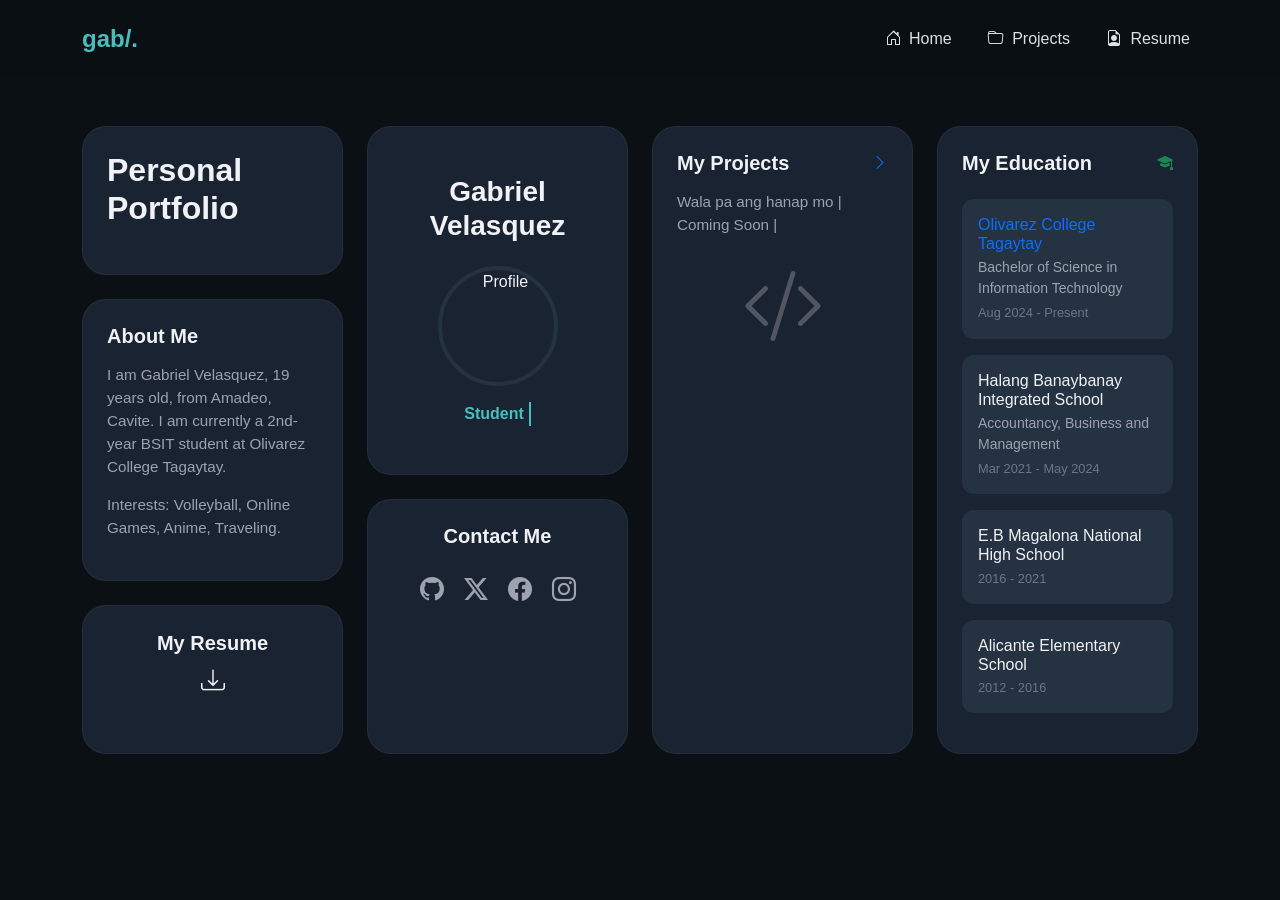
==== index.html @ 796b0b41 "body" ====
<!DOCTYPE html>
<html lang="en">
<head>
    <meta charset="UTF-8">
    <meta name="viewport" content="width=device-width, initial-scale=1.0">
    <title>Gabriel | Portfolio</title>
    <!-- Bootstrap 5 CSS -->
    <link href="https://cdn.jsdelivr.net/npm/bootstrap@5.3.0/dist/css/bootstrap.min.css" rel="stylesheet">
    <!-- Bootstrap Icons -->
    <link rel="stylesheet" href="https://cdn.jsdelivr.net/npm/bootstrap-icons@1.11.1/font/bootstrap-icons.css">
    
    <style>
        :root {
            --bg-primary: #0B1015;           
            --bg-gradient-start: #0B1015;    
            --bg-gradient-end: #050A0E;      
            --card-bg: #1A2332;              
            --card-bg-hover: #243242;        
            --card-bg-col2: #1F2A37;         
            --card-item-bg: #243242;         
            --text-primary: #F0F2F5;         
            --text-secondary: #DDE1E6;       
            --text-muted: #9CA3AF;           
            --text-darker-muted: #6B7789;    
            --accent-primary: #47BFBD;       
            --accent-secondary: #3ACCA4;     
            --accent-blue: #5096CF;          
            --navbar-bg: transparent;
            --navbar-sticky-bg: rgba(11, 16, 21, 0.95); 
            --imp-text-color: var(--accent-primary);
        }

        body {
            background-color: var(--bg-primary);
            color: var(--text-primary);
            font-family: 'Segoe UI', Tahoma, Geneva, Verdana, sans-serif;
            min-height: 100vh;
        }

        /* Navbar Styling */
        .navbar {
            background-color: var(--navbar-sticky-bg);
            backdrop-filter: blur(10px);
        }
        .navbar-brand {
            font-weight: 800;
            color: var(--accent-primary) !important;
            font-size: 1.5rem;
        }
        .nav-link {
            color: var(--text-secondary) !important;
            font-weight: 500;
            margin-left: 20px;
            transition: 0.3s;
        }
        .nav-link:hover {
            color: var(--accent-primary) !important;
        }

        /* Bento Grid Styling */
        .bento-card {
            background-color: var(--card-bg);
            border-radius: 24px;
            padding: 1.5rem;
            height: 100%;
            transition: transform 0.3s ease, background-color 0.3s ease;
            border: 1px solid rgba(255, 255, 255, 0.05);
        }
        .bento-card:hover {
            background-color: var(--card-bg-hover);
        }

        h2, h3, h5 { color: var(--text-primary); font-weight: 700; }
        p { color: var(--text-muted); font-size: 0.95rem; }

        /* Profile Image */
        .profile-img {
            width: 120px;
            height: 120px;
            border-radius: 50%;
            object-fit: cover;
            border: 4px solid var(--card-item-bg);
            margin-bottom: 1rem;
        }

        .student-tag {
            color: var(--accent-primary);
            font-weight: 600;
            border-right: 2px solid var(--accent-primary);
            padding-right: 5px;
        }

        /* Education Items */
        .edu-item {
            background-color: var(--card-item-bg);
            border-radius: 12px;
            padding: 1rem;
            margin-bottom: 1rem;
        }
        .edu-date {
            font-size: 0.8rem;
            color: var(--text-darker-muted);
        }

        /* Icons */
        .social-icon {
            font-size: 1.5rem;
            color: var(--text-muted);
            margin: 0 10px;
            transition: 0.3s;
        }
        .social-icon:hover {
            color: var(--accent-primary);
        }

        .resume-btn {
            background: none;
            border: none;
            color: var(--text-primary);
            cursor: pointer;
        }
    </style>
</head>
<body>

    <!-- Navbar -->
    <nav class="navbar navbar-expand-lg sticky-top navbar-dark py-3">
        <div class="container">
            <a class="navbar-brand" href="#">gab/.</a>
            <button class="navbar-toggler" type="button" data-bs-toggle="collapse" data-bs-target="#navbarNav">
                <span class="navbar-toggler-icon"></span>
            </button>
            <div class="collapse navbar-collapse justify-content-end" id="navbarNav">
                <ul class="navbar-nav">
                    <li class="nav-item"><a class="nav-link" href="#"><i class="bi bi-house-door me-1"></i> Home</a></li>
                    <li class="nav-item"><a class="nav-link" href="#"><i class="bi bi-folder me-1"></i> Projects</a></li>
                    <li class="nav-item"><a class="nav-link" href="#"><i class="bi bi-file-earmark-person me-1"></i> Resume</a></li>
                </ul>
            </div>
        </div>
    </nav>

    <!-- Main Content Grid -->
    <div class="container my-5">
        <div class="row g-4">
            
            <!-- Left Column -->
            <div class="col-lg-3 d-flex flex-column gap-4">
                <!-- Personal Portfolio Title -->
                <div class="bento-card">
                    <h2 class="mb-0">Personal Portfolio</h2>
                </div>
                <!-- About Me -->
                <div class="bento-card flex-grow-1">
                    <h5 class="mb-3">About Me</h5>
                    <p>I am Gabriel Velasquez, 19 years old, from Amadeo, Cavite. I am currently a 2nd-year BSIT student at Olivarez College Tagaytay.</p>
                    <p>Interests: Volleyball, Online Games, Anime, Traveling.</p>
                </div>
                <!-- Resume Card -->
                <div class="bento-card text-center py-4">
                    <button class="resume-btn">
                        <h5 class="mb-2">My Resume</h5>
                        <i class="bi bi-download fs-4"></i>
                    </button>
                </div>
            </div>

            <!-- Middle Column -->
            <div class="col-lg-3 d-flex flex-column gap-4">
                <!-- Profile Section -->
                <div class="bento-card text-center d-flex flex-column align-items-center justify-content-center py-5">
                    <h3>Gabriel Velasquez</h3>
                    <img src="https://via.placeholder.com/150" alt="Profile" class="profile-img my-3">
                    <div class="student-tag">Student</div>
                </div>
                <!-- Contact Me -->
                <div class="bento-card">
                    <h5 class="mb-4 text-center">Contact Me</h5>
                    <div class="d-flex justify-content-center">
                        <a href="#" class="social-icon"><i class="bi bi-github"></i></a>
                        <a href="#" class="social-icon"><i class="bi bi-twitter-x"></i></a>
                        <a href="#" class="social-icon"><i class="bi bi-facebook"></i></a>
                        <a href="#" class="social-icon"><i class="bi bi-instagram"></i></a>
                    </div>
                </div>
            </div>

            <!-- Project Column -->
            <div class="col-lg-3">
                <div class="bento-card">
                    <div class="d-flex justify-content-between align-items-center mb-3">
                        <h5 class="mb-0">My Projects</h5>
                        <i class="bi bi-chevron-right text-primary"></i>
                    </div>
                    <p>Wala pa ang hanap mo | Coming Soon |</p>
                    <!-- Placeholder for project list -->
                    <div class="mt-4 text-center opacity-25">
                        <i class="bi bi-code-slash display-1"></i>
                    </div>
                </div>
            </div>

            <!-- Right Column: Education -->
            <div class="col-lg-3">
                <div class="bento-card h-100">
                    <div class="d-flex justify-content-between align-items-center mb-4">
                        <h5 class="mb-0">My Education</h5>
                        <i class="bi bi-mortarboard-fill text-success"></i>
                    </div>

                    <div class="edu-item">
                        <h6 class="mb-1 text-primary">Olivarez College Tagaytay</h6>
                        <p class="mb-1 small">Bachelor of Science in Information Technology</p>
                        <div class="edu-date">Aug 2024 - Present</div>
                    </div>

                    <div class="edu-item">
                        <h6 class="mb-1">Halang Banaybanay Integrated School</h6>
                        <p class="mb-1 small">Accountancy, Business and Management</p>
                        <div class="edu-date">Mar 2021 - May 2024</div>
                    </div>

                    <div class="edu-item">
                        <h6 class="mb-1">E.B Magalona National High School</h6>
                        <div class="edu-date">2016 - 2021</div>
                    </div>

                    <div class="edu-item">
                        <h6 class="mb-1">Alicante Elementary School</h6>
                        <div class="edu-date">2012 - 2016</div>
                    </div>
                </div>
            </div>

        </div>
    </div>

    <!-- Bootstrap JS -->
    <script src="https://cdn.jsdelivr.net/npm/bootstrap@5.3.0/dist/js/bootstrap.bundle.min.js"></script>
</body>
</html>
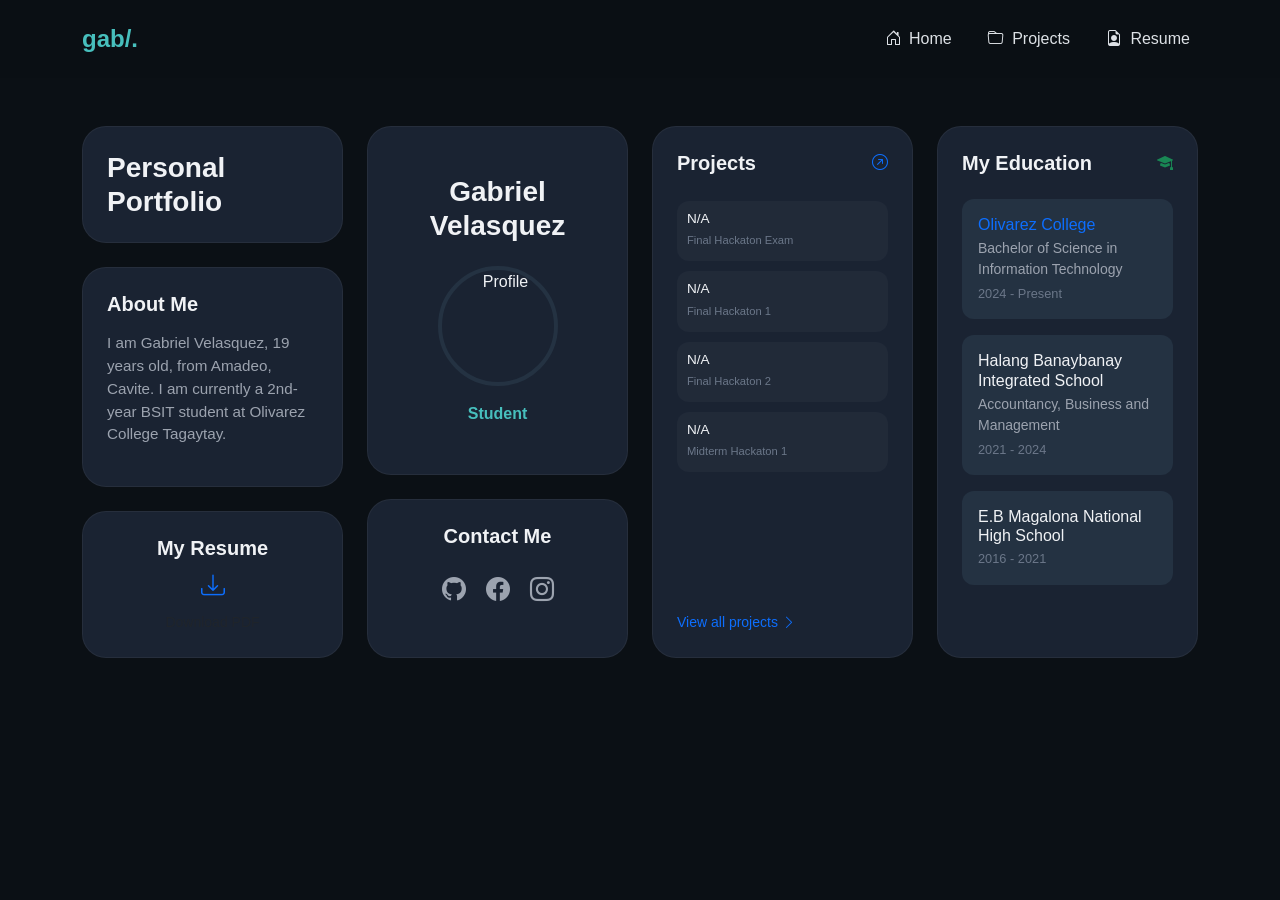
==== commit bb220c7f: "still need to clean up and add contents" ====
--- a/index.html
+++ b/index.html
@@ -65,13 +65,53 @@
             height: 100%;
             transition: transform 0.3s ease, background-color 0.3s ease;
             border: 1px solid rgba(255, 255, 255, 0.05);
+            text-decoration: none;
+            display: flex;
+            flex-direction: column;
         }
         .bento-card:hover {
             background-color: var(--card-bg-hover);
+            transform: translateY(-5px);
         }
 
         h2, h3, h5 { color: var(--text-primary); font-weight: 700; }
         p { color: var(--text-muted); font-size: 0.95rem; }
+
+        /* Mini Project List inside Bento */
+        .mini-project-list {
+            display: flex;
+            flex-direction: column;
+            gap: 10px;
+            margin-top: 10px;
+        }
+        .mini-project-item {
+            background: rgba(255, 255, 255, 0.03);
+            border-radius: 12px;
+            padding: 10px;
+            display: flex;
+            align-items: center;
+            transition: 0.2s;
+        }
+        .mini-project-icon {
+            width: 35px;
+            height: 35px;
+            background: var(--card-item-bg);
+            border-radius: 8px;
+            display: flex;
+            align-items: center;
+            justify-content: center;
+            margin-right: 12px;
+            color: var(--accent-primary);
+        }
+        .mini-project-info h6 {
+            margin: 0;
+            font-size: 0.85rem;
+            color: var(--text-primary);
+        }
+        .mini-project-info span {
+            font-size: 0.7rem;
+            color: var(--text-darker-muted);
+        }
 
         /* Profile Image */
         .profile-img {
@@ -86,8 +126,6 @@
         .student-tag {
             color: var(--accent-primary);
             font-weight: 600;
-            border-right: 2px solid var(--accent-primary);
-            padding-right: 5px;
         }
 
         /* Education Items */
@@ -102,102 +140,120 @@
             color: var(--text-darker-muted);
         }
 
-        /* Icons */
         .social-icon {
             font-size: 1.5rem;
             color: var(--text-muted);
             margin: 0 10px;
             transition: 0.3s;
         }
-        .social-icon:hover {
-            color: var(--accent-primary);
-        }
-
-        .resume-btn {
-            background: none;
-            border: none;
-            color: var(--text-primary);
-            cursor: pointer;
+        .social-icon:hover { color: var(--accent-primary); }
+
+        .resume-link-card {
+            align-items: center;
+            justify-content: center;
+            text-align: center;
         }
     </style>
 </head>
 <body>
 
-    <!-- Navbar -->
+    <!-- Navbar (Same as Projects) -->
     <nav class="navbar navbar-expand-lg sticky-top navbar-dark py-3">
         <div class="container">
-            <a class="navbar-brand" href="#">gab/.</a>
+            <a class="navbar-brand" href="index.html">gab/.</a>
             <button class="navbar-toggler" type="button" data-bs-toggle="collapse" data-bs-target="#navbarNav">
                 <span class="navbar-toggler-icon"></span>
             </button>
             <div class="collapse navbar-collapse justify-content-end" id="navbarNav">
                 <ul class="navbar-nav">
-                    <li class="nav-item"><a class="nav-link" href="#"><i class="bi bi-house-door me-1"></i> Home</a></li>
-                    <li class="nav-item"><a class="nav-link" href="#"><i class="bi bi-folder me-1"></i> Projects</a></li>
-                    <li class="nav-item"><a class="nav-link" href="#"><i class="bi bi-file-earmark-person me-1"></i> Resume</a></li>
+                    <li class="nav-item"><a class="nav-link" href="index.html"><i class="bi bi-house-door me-1"></i> Home</a></li>
+                    <li class="nav-item"><a class="nav-link" href="project.html"><i class="bi bi-folder me-1"></i> Projects</a></li>
+                    <li class="nav-item"><a class="nav-link" href="Resume.pdf" download><i class="bi bi-file-earmark-person me-1"></i> Resume</a></li>
                 </ul>
             </div>
         </div>
     </nav>
 
-    <!-- Main Content Grid -->
     <div class="container my-5">
         <div class="row g-4">
             
             <!-- Left Column -->
             <div class="col-lg-3 d-flex flex-column gap-4">
-                <!-- Personal Portfolio Title -->
                 <div class="bento-card">
-                    <h2 class="mb-0">Personal Portfolio</h2>
-                </div>
-                <!-- About Me -->
+                    <h3 class="mb-0">Personal Portfolio</h3>
+                </div>
                 <div class="bento-card flex-grow-1">
                     <h5 class="mb-3">About Me</h5>
                     <p>I am Gabriel Velasquez, 19 years old, from Amadeo, Cavite. I am currently a 2nd-year BSIT student at Olivarez College Tagaytay.</p>
-                    <p>Interests: Volleyball, Online Games, Anime, Traveling.</p>
-                </div>
-                <!-- Resume Card -->
-                <div class="bento-card text-center py-4">
-                    <button class="resume-btn">
-                        <h5 class="mb-2">My Resume</h5>
-                        <i class="bi bi-download fs-4"></i>
-                    </button>
-                </div>
+                </div>
+                <!-- Clickable Resume -->
+                <a href="Resume.pdf" download class="bento-card resume-link-card py-4">
+                    <h5 class="mb-2">My Resume</h5>
+                    <i class="bi bi-download fs-4 text-primary"></i>
+                    <p class="mb-0 mt-2 small text-muted">Download PDF</p>
+                </a>
             </div>
 
             <!-- Middle Column -->
             <div class="col-lg-3 d-flex flex-column gap-4">
-                <!-- Profile Section -->
                 <div class="bento-card text-center d-flex flex-column align-items-center justify-content-center py-5">
                     <h3>Gabriel Velasquez</h3>
                     <img src="https://via.placeholder.com/150" alt="Profile" class="profile-img my-3">
                     <div class="student-tag">Student</div>
                 </div>
-                <!-- Contact Me -->
                 <div class="bento-card">
                     <h5 class="mb-4 text-center">Contact Me</h5>
                     <div class="d-flex justify-content-center">
                         <a href="#" class="social-icon"><i class="bi bi-github"></i></a>
-                        <a href="#" class="social-icon"><i class="bi bi-twitter-x"></i></a>
                         <a href="#" class="social-icon"><i class="bi bi-facebook"></i></a>
                         <a href="#" class="social-icon"><i class="bi bi-instagram"></i></a>
                     </div>
                 </div>
             </div>
 
-            <!-- Project Column -->
+            <!-- Project Column (Now with Preview List) -->
             <div class="col-lg-3">
-                <div class="bento-card">
+                <a href="project.html" class="bento-card">
                     <div class="d-flex justify-content-between align-items-center mb-3">
-                        <h5 class="mb-0">My Projects</h5>
-                        <i class="bi bi-chevron-right text-primary"></i>
-                    </div>
-                    <p>Wala pa ang hanap mo | Coming Soon |</p>
-                    <!-- Placeholder for project list -->
-                    <div class="mt-4 text-center opacity-25">
-                        <i class="bi bi-code-slash display-1"></i>
-                    </div>
-                </div>
+                        <h5 class="mb-0">Projects</h5>
+                        <i class="bi bi-arrow-up-right-circle text-primary"></i>
+                    </div>
+                    
+                    <div class="mini-project-list">
+                        <!-- Project Item 1 -->
+                        <div class="mini-project-item">
+                            <div class="mini-project-info">
+                                <h6>N/A</h6>
+                                <span>Final Hackaton Exam</span>
+                            </div>
+                        </div>
+                        <!-- Project Item 2 -->
+                        <div class="mini-project-item">
+                            <div class="mini-project-info">
+                                <h6>N/A</h6>
+                                <span>Final Hackaton 1</span>
+                            </div>
+                        </div>
+                        <!-- Project Item 3 -->
+                        <div class="mini-project-item">
+                            <div class="mini-project-info">
+                                <h6>N/A</h6>
+                                <span>Final Hackaton 2</span>
+                            </div>
+                        </div>
+                        <!-- Project Item 4 -->
+                        <div class="mini-project-item">
+                            <div class="mini-project-info">
+                                <h6>N/A</h6>
+                                <span>Midterm Hackaton 1</span>
+                            </div>
+                        </div>
+                    </div>
+
+                    <div class="mt-auto pt-3">
+                        <p class="small text-primary mb-0">View all projects <i class="bi bi-chevron-right"></i></p>
+                    </div>
+                </a>
             </div>
 
             <!-- Right Column: Education -->
@@ -207,35 +263,26 @@
                         <h5 class="mb-0">My Education</h5>
                         <i class="bi bi-mortarboard-fill text-success"></i>
                     </div>
-
                     <div class="edu-item">
-                        <h6 class="mb-1 text-primary">Olivarez College Tagaytay</h6>
+                        <h6 class="mb-1 text-primary">Olivarez College</h6>
                         <p class="mb-1 small">Bachelor of Science in Information Technology</p>
-                        <div class="edu-date">Aug 2024 - Present</div>
-                    </div>
-
-                    <div class="edu-item">
+                        <div class="edu-date">2024 - Present</div>
+                    </div>
+                    <div class="edu-item">  
                         <h6 class="mb-1">Halang Banaybanay Integrated School</h6>
                         <p class="mb-1 small">Accountancy, Business and Management</p>
-                        <div class="edu-date">Mar 2021 - May 2024</div>
-                    </div>
-
+                        <div class="edu-date">2021 - 2024</div>
+                    </div>
                     <div class="edu-item">
                         <h6 class="mb-1">E.B Magalona National High School</h6>
                         <div class="edu-date">2016 - 2021</div>
                     </div>
-
-                    <div class="edu-item">
-                        <h6 class="mb-1">Alicante Elementary School</h6>
-                        <div class="edu-date">2012 - 2016</div>
-                    </div>
                 </div>
             </div>
 
         </div>
     </div>
 
-    <!-- Bootstrap JS -->
     <script src="https://cdn.jsdelivr.net/npm/bootstrap@5.3.0/dist/js/bootstrap.bundle.min.js"></script>
 </body>
 </html>
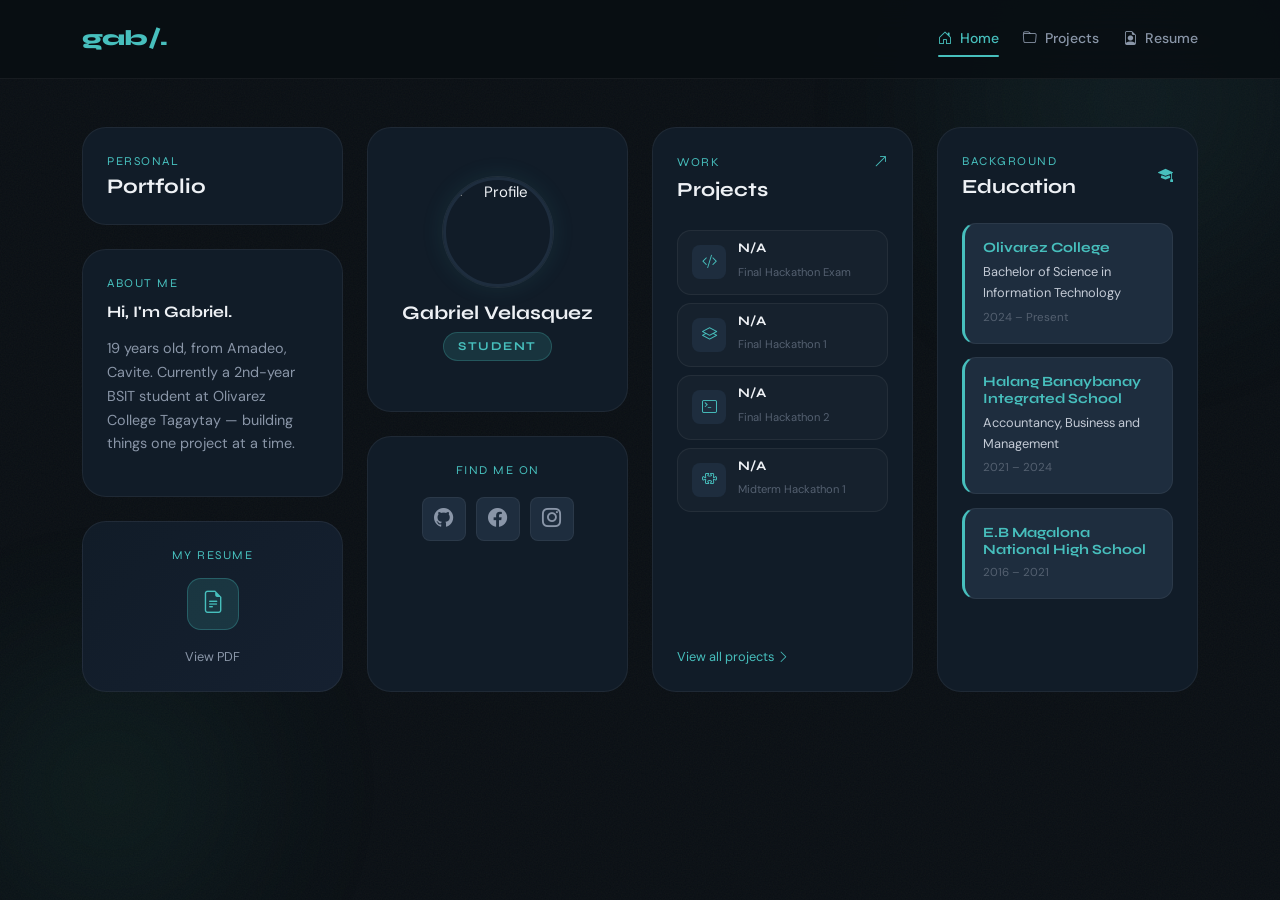
==== commit d39489c5: "not done" ====
--- a/index.html
+++ b/index.html
@@ -4,161 +4,18 @@
     <meta charset="UTF-8">
     <meta name="viewport" content="width=device-width, initial-scale=1.0">
     <title>Gabriel | Portfolio</title>
-    <!-- Bootstrap 5 CSS -->
     <link href="https://cdn.jsdelivr.net/npm/bootstrap@5.3.0/dist/css/bootstrap.min.css" rel="stylesheet">
-    <!-- Bootstrap Icons -->
     <link rel="stylesheet" href="https://cdn.jsdelivr.net/npm/bootstrap-icons@1.11.1/font/bootstrap-icons.css">
-    
-    <style>
-        :root {
-            --bg-primary: #0B1015;           
-            --bg-gradient-start: #0B1015;    
-            --bg-gradient-end: #050A0E;      
-            --card-bg: #1A2332;              
-            --card-bg-hover: #243242;        
-            --card-bg-col2: #1F2A37;         
-            --card-item-bg: #243242;         
-            --text-primary: #F0F2F5;         
-            --text-secondary: #DDE1E6;       
-            --text-muted: #9CA3AF;           
-            --text-darker-muted: #6B7789;    
-            --accent-primary: #47BFBD;       
-            --accent-secondary: #3ACCA4;     
-            --accent-blue: #5096CF;          
-            --navbar-bg: transparent;
-            --navbar-sticky-bg: rgba(11, 16, 21, 0.95); 
-            --imp-text-color: var(--accent-primary);
-        }
-
-        body {
-            background-color: var(--bg-primary);
-            color: var(--text-primary);
-            font-family: 'Segoe UI', Tahoma, Geneva, Verdana, sans-serif;
-            min-height: 100vh;
-        }
-
-        /* Navbar Styling */
-        .navbar {
-            background-color: var(--navbar-sticky-bg);
-            backdrop-filter: blur(10px);
-        }
-        .navbar-brand {
-            font-weight: 800;
-            color: var(--accent-primary) !important;
-            font-size: 1.5rem;
-        }
-        .nav-link {
-            color: var(--text-secondary) !important;
-            font-weight: 500;
-            margin-left: 20px;
-            transition: 0.3s;
-        }
-        .nav-link:hover {
-            color: var(--accent-primary) !important;
-        }
-
-        /* Bento Grid Styling */
-        .bento-card {
-            background-color: var(--card-bg);
-            border-radius: 24px;
-            padding: 1.5rem;
-            height: 100%;
-            transition: transform 0.3s ease, background-color 0.3s ease;
-            border: 1px solid rgba(255, 255, 255, 0.05);
-            text-decoration: none;
-            display: flex;
-            flex-direction: column;
-        }
-        .bento-card:hover {
-            background-color: var(--card-bg-hover);
-            transform: translateY(-5px);
-        }
-
-        h2, h3, h5 { color: var(--text-primary); font-weight: 700; }
-        p { color: var(--text-muted); font-size: 0.95rem; }
-
-        /* Mini Project List inside Bento */
-        .mini-project-list {
-            display: flex;
-            flex-direction: column;
-            gap: 10px;
-            margin-top: 10px;
-        }
-        .mini-project-item {
-            background: rgba(255, 255, 255, 0.03);
-            border-radius: 12px;
-            padding: 10px;
-            display: flex;
-            align-items: center;
-            transition: 0.2s;
-        }
-        .mini-project-icon {
-            width: 35px;
-            height: 35px;
-            background: var(--card-item-bg);
-            border-radius: 8px;
-            display: flex;
-            align-items: center;
-            justify-content: center;
-            margin-right: 12px;
-            color: var(--accent-primary);
-        }
-        .mini-project-info h6 {
-            margin: 0;
-            font-size: 0.85rem;
-            color: var(--text-primary);
-        }
-        .mini-project-info span {
-            font-size: 0.7rem;
-            color: var(--text-darker-muted);
-        }
-
-        /* Profile Image */
-        .profile-img {
-            width: 120px;
-            height: 120px;
-            border-radius: 50%;
-            object-fit: cover;
-            border: 4px solid var(--card-item-bg);
-            margin-bottom: 1rem;
-        }
-
-        .student-tag {
-            color: var(--accent-primary);
-            font-weight: 600;
-        }
-
-        /* Education Items */
-        .edu-item {
-            background-color: var(--card-item-bg);
-            border-radius: 12px;
-            padding: 1rem;
-            margin-bottom: 1rem;
-        }
-        .edu-date {
-            font-size: 0.8rem;
-            color: var(--text-darker-muted);
-        }
-
-        .social-icon {
-            font-size: 1.5rem;
-            color: var(--text-muted);
-            margin: 0 10px;
-            transition: 0.3s;
-        }
-        .social-icon:hover { color: var(--accent-primary); }
-
-        .resume-link-card {
-            align-items: center;
-            justify-content: center;
-            text-align: center;
-        }
-    </style>
+    <link rel="stylesheet" href="style.css">
 </head>
 <body>
 
-    <!-- Navbar (Same as Projects) -->
-    <nav class="navbar navbar-expand-lg sticky-top navbar-dark py-3">
+    <!-- Background atmosphere orbs -->
+    <div class="bg-orb bg-orb-1"></div>
+    <div class="bg-orb bg-orb-2"></div>
+
+    <!-- Navbar -->
+    <nav class="navbar navbar-expand-lg navbar-dark py-3">
         <div class="container">
             <a class="navbar-brand" href="index.html">gab/.</a>
             <button class="navbar-toggler" type="button" data-bs-toggle="collapse" data-bs-target="#navbarNav">
@@ -166,9 +23,9 @@
             </button>
             <div class="collapse navbar-collapse justify-content-end" id="navbarNav">
                 <ul class="navbar-nav">
-                    <li class="nav-item"><a class="nav-link" href="index.html"><i class="bi bi-house-door me-1"></i> Home</a></li>
+                    <li class="nav-item"><a class="nav-link active" href="index.html"><i class="bi bi-house-door me-1"></i> Home</a></li>
                     <li class="nav-item"><a class="nav-link" href="project.html"><i class="bi bi-folder me-1"></i> Projects</a></li>
-                    <li class="nav-item"><a class="nav-link" href="Resume.pdf" download><i class="bi bi-file-earmark-person me-1"></i> Resume</a></li>
+                    <li class="nav-item"><a class="nav-link" href="Resume.pdf" target="_blank" rel="noopener"><i class="bi bi-file-earmark-person me-1"></i> Resume</a></li>
                 </ul>
             </div>
         </div>
@@ -176,33 +33,40 @@
 
     <div class="container my-5">
         <div class="row g-4">
-            
+
             <!-- Left Column -->
             <div class="col-lg-3 d-flex flex-column gap-4">
                 <div class="bento-card">
-                    <h3 class="mb-0">Personal Portfolio</h3>
+                    <p class="text-accent mb-1" style="font-size:0.75rem;font-family:'Syne',sans-serif;letter-spacing:1.5px;text-transform:uppercase;">Personal</p>
+                    <h3 class="mb-0" style="font-size:1.3rem;">Portfolio</h3>
                 </div>
+
                 <div class="bento-card flex-grow-1">
-                    <h5 class="mb-3">About Me</h5>
-                    <p>I am Gabriel Velasquez, 19 years old, from Amadeo, Cavite. I am currently a 2nd-year BSIT student at Olivarez College Tagaytay.</p>
+                    <p class="text-accent mb-2" style="font-size:0.75rem;font-family:'Syne',sans-serif;letter-spacing:1.5px;text-transform:uppercase;">About Me</p>
+                    <h5 class="mb-3" style="font-size:1rem;">Hi, I'm Gabriel.</h5>
+                    <p>19 years old, from Amadeo, Cavite. Currently a 2nd-year BSIT student at Olivarez College Tagaytay — building things one project at a time.</p>
                 </div>
-                <!-- Clickable Resume -->
-                <a href="Resume.pdf" download class="bento-card resume-link-card py-4">
-                    <h5 class="mb-2">My Resume</h5>
-                    <i class="bi bi-download fs-4 text-primary"></i>
-                    <p class="mb-0 mt-2 small text-muted">Download PDF</p>
+
+                <!-- Resume card — opens in new tab -->
+                <a href="Resume.pdf" target="_blank" rel="noopener" class="bento-card resume-link-card py-4">
+                    <p class="text-accent mb-0" style="font-size:0.75rem;font-family:'Syne',sans-serif;letter-spacing:1.5px;text-transform:uppercase;">My Resume</p>
+                    <div class="resume-dl-icon">
+                        <i class="bi bi-file-earmark-text"></i>
+                    </div>
+                    <p class="mb-0 mt-1" style="font-size:0.8rem;color:var(--text-muted);">View PDF</p>
                 </a>
             </div>
 
             <!-- Middle Column -->
             <div class="col-lg-3 d-flex flex-column gap-4">
                 <div class="bento-card text-center d-flex flex-column align-items-center justify-content-center py-5">
-                    <h3>Gabriel Velasquez</h3>
-                    <img src="https://via.placeholder.com/150" alt="Profile" class="profile-img my-3">
+                    <img src="https://via.placeholder.com/150" alt="Profile" class="profile-img">
+                    <h3 style="font-size:1.2rem;margin-bottom:8px;">Gabriel Velasquez</h3>
                     <div class="student-tag">Student</div>
                 </div>
+
                 <div class="bento-card">
-                    <h5 class="mb-4 text-center">Contact Me</h5>
+                    <p class="text-accent mb-3 text-center" style="font-size:0.75rem;font-family:'Syne',sans-serif;letter-spacing:1.5px;text-transform:uppercase;">Find Me On</p>
                     <div class="d-flex justify-content-center">
                         <a href="#" class="social-icon"><i class="bi bi-github"></i></a>
                         <a href="#" class="social-icon"><i class="bi bi-facebook"></i></a>
@@ -211,47 +75,48 @@
                 </div>
             </div>
 
-            <!-- Project Column (Now with Preview List) -->
+            <!-- Projects Preview Column -->
             <div class="col-lg-3">
-                <a href="project.html" class="bento-card">
-                    <div class="d-flex justify-content-between align-items-center mb-3">
-                        <h5 class="mb-0">Projects</h5>
-                        <i class="bi bi-arrow-up-right-circle text-primary"></i>
+                <a href="project.html" class="bento-card h-100">
+                    <div class="d-flex justify-content-between align-items-center mb-1">
+                        <p class="text-accent mb-0" style="font-size:0.75rem;font-family:'Syne',sans-serif;letter-spacing:1.5px;text-transform:uppercase;">Work</p>
+                        <i class="bi bi-arrow-up-right text-accent" style="font-size:0.85rem;"></i>
                     </div>
-                    
+                    <h5 class="mb-3">Projects</h5>
+
                     <div class="mini-project-list">
-                        <!-- Project Item 1 -->
                         <div class="mini-project-item">
+                            <div class="mini-project-icon"><i class="bi bi-code-slash"></i></div>
                             <div class="mini-project-info">
                                 <h6>N/A</h6>
-                                <span>Final Hackaton Exam</span>
+                                <span>Final Hackathon Exam</span>
                             </div>
                         </div>
-                        <!-- Project Item 2 -->
                         <div class="mini-project-item">
+                            <div class="mini-project-icon"><i class="bi bi-layers"></i></div>
                             <div class="mini-project-info">
                                 <h6>N/A</h6>
-                                <span>Final Hackaton 1</span>
+                                <span>Final Hackathon 1</span>
                             </div>
                         </div>
-                        <!-- Project Item 3 -->
                         <div class="mini-project-item">
+                            <div class="mini-project-icon"><i class="bi bi-terminal"></i></div>
                             <div class="mini-project-info">
                                 <h6>N/A</h6>
-                                <span>Final Hackaton 2</span>
+                                <span>Final Hackathon 2</span>
                             </div>
                         </div>
-                        <!-- Project Item 4 -->
                         <div class="mini-project-item">
+                            <div class="mini-project-icon"><i class="bi bi-puzzle"></i></div>
                             <div class="mini-project-info">
                                 <h6>N/A</h6>
-                                <span>Midterm Hackaton 1</span>
+                                <span>Midterm Hackathon 1</span>
                             </div>
                         </div>
                     </div>
 
                     <div class="mt-auto pt-3">
-                        <p class="small text-primary mb-0">View all projects <i class="bi bi-chevron-right"></i></p>
+                        <p class="small text-accent mb-0" style="font-size:0.8rem;">View all projects <i class="bi bi-chevron-right"></i></p>
                     </div>
                 </a>
             </div>
@@ -260,22 +125,26 @@
             <div class="col-lg-3">
                 <div class="bento-card h-100">
                     <div class="d-flex justify-content-between align-items-center mb-4">
-                        <h5 class="mb-0">My Education</h5>
-                        <i class="bi bi-mortarboard-fill text-success"></i>
+                        <div>
+                            <p class="text-accent mb-0" style="font-size:0.75rem;font-family:'Syne',sans-serif;letter-spacing:1.5px;text-transform:uppercase;">Background</p>
+                            <h5 class="mb-0 mt-1">Education</h5>
+                        </div>
+                        <i class="bi bi-mortarboard-fill text-accent"></i>
+                    </div>
+
+                    <div class="edu-item">
+                        <h6>Olivarez College</h6>
+                        <p>Bachelor of Science in Information Technology</p>
+                        <div class="edu-date">2024 – Present</div>
                     </div>
                     <div class="edu-item">
-                        <h6 class="mb-1 text-primary">Olivarez College</h6>
-                        <p class="mb-1 small">Bachelor of Science in Information Technology</p>
-                        <div class="edu-date">2024 - Present</div>
+                        <h6>Halang Banaybanay Integrated School</h6>
+                        <p>Accountancy, Business and Management</p>
+                        <div class="edu-date">2021 – 2024</div>
                     </div>
-                    <div class="edu-item">  
-                        <h6 class="mb-1">Halang Banaybanay Integrated School</h6>
-                        <p class="mb-1 small">Accountancy, Business and Management</p>
-                        <div class="edu-date">2021 - 2024</div>
-                    </div>
-                    <div class="edu-item">
-                        <h6 class="mb-1">E.B Magalona National High School</h6>
-                        <div class="edu-date">2016 - 2021</div>
+                    <div class="edu-item" style="margin-bottom:0;">
+                        <h6>E.B Magalona National High School</h6>
+                        <div class="edu-date">2016 – 2021</div>
                     </div>
                 </div>
             </div>
@@ -284,5 +153,15 @@
     </div>
 
     <script src="https://cdn.jsdelivr.net/npm/bootstrap@5.3.0/dist/js/bootstrap.bundle.min.js"></script>
+    <script>
+        // Subtle cursor accent dot
+        const dot = document.createElement('div');
+        dot.className = 'cursor-dot';
+        document.body.appendChild(dot);
+        document.addEventListener('mousemove', e => {
+            dot.style.left = e.clientX - 4 + 'px';
+            dot.style.top  = e.clientY - 4 + 'px';
+        });
+    </script>
 </body>
 </html>
--- a/style.css
+++ b/style.css
@@ -0,0 +1,510 @@
+/* ============================================================
+   Gabriel Portfolio — Unified Stylesheet
+   Accent palette: Teal (#47BFBD) + Green (#3ACCA4) only
+   ============================================================ */
+
+@import url('https://fonts.googleapis.com/css2?family=Syne:wght@400;600;700;800&family=DM+Sans:wght@300;400;500&display=swap');
+
+/* ── CSS Variables ────────────────────────────────────────── */
+:root {
+  --bg:           #090E13;
+  --bg-alt:       #0D1520;
+  --card:         #111C28;
+  --card-hover:   #172133;
+  --card-item:    #1E2D3E;
+  --border:       rgba(255,255,255,0.06);
+
+  --text:         #EEF1F5;
+  --text-sub:     #C4CBD6;
+  --text-muted:   #8A96A8;
+  --text-dim:     #546070;
+
+  --accent:       #47BFBD;
+  --accent-green: #3ACCA4;
+  --accent-glow:  rgba(71,191,189,0.15);
+
+  --radius-lg: 24px;
+  --radius-md: 14px;
+  --radius-sm: 8px;
+
+  --ease: cubic-bezier(0.22, 1, 0.36, 1);
+}
+
+/* ── Reset & Base ─────────────────────────────────────────── */
+*, *::before, *::after { box-sizing: border-box; margin: 0; padding: 0; }
+
+html { scroll-behavior: smooth; }
+
+body {
+  background-color: var(--bg);
+  color: var(--text);
+  font-family: 'DM Sans', sans-serif;
+  font-size: 15px;
+  line-height: 1.65;
+  min-height: 100vh;
+  /* subtle grain texture */
+  background-image: url("data:image/svg+xml,%3Csvg xmlns='http://www.w3.org/2000/svg' width='300' height='300'%3E%3Cfilter id='n'%3E%3CfeTurbulence type='fractalNoise' baseFrequency='0.75' numOctaves='4' stitchTiles='stitch'/%3E%3C/filter%3E%3Crect width='300' height='300' filter='url(%23n)' opacity='0.04'/%3E%3C/svg%3E");
+}
+
+h1, h2, h3, h4, h5, h6 {
+  font-family: 'Syne', sans-serif;
+  font-weight: 700;
+  color: var(--text);
+  line-height: 1.2;
+}
+
+p { color: var(--text-muted); font-size: 0.9rem; }
+
+a { text-decoration: none; }
+
+/* ── Scrollbar ────────────────────────────────────────────── */
+::-webkit-scrollbar { width: 6px; }
+::-webkit-scrollbar-track { background: var(--bg); }
+::-webkit-scrollbar-thumb { background: var(--card-item); border-radius: 99px; }
+::-webkit-scrollbar-thumb:hover { background: var(--accent); }
+
+/* ── Navbar ───────────────────────────────────────────────── */
+.navbar {
+  background: rgba(9, 14, 19, 0.88) !important;
+  backdrop-filter: blur(16px);
+  -webkit-backdrop-filter: blur(16px);
+  border-bottom: 1px solid var(--border);
+  padding-top: 0.85rem;
+  padding-bottom: 0.85rem;
+  position: sticky;
+  top: 0;
+  z-index: 100;
+}
+
+.navbar-brand {
+  font-family: 'Syne', sans-serif;
+  font-weight: 800;
+  font-size: 1.35rem;
+  color: var(--accent) !important;
+  letter-spacing: -0.5px;
+}
+
+.nav-link {
+  font-family: 'DM Sans', sans-serif;
+  font-weight: 500;
+  font-size: 0.88rem;
+  color: var(--text-muted) !important;
+  margin-left: 24px;
+  padding: 0.3rem 0 !important;
+  position: relative;
+  transition: color 0.25s var(--ease);
+}
+
+.nav-link::after {
+  content: '';
+  position: absolute;
+  bottom: -2px;
+  left: 0;
+  width: 0;
+  height: 2px;
+  background: var(--accent);
+  border-radius: 99px;
+  transition: width 0.3s var(--ease);
+}
+
+.nav-link:hover,
+.nav-link.active {
+  color: var(--accent) !important;
+}
+
+.nav-link:hover::after,
+.nav-link.active::after {
+  width: 100%;
+}
+
+/* ── Bento Card (index.html) ──────────────────────────────── */
+.bento-card {
+  background: var(--card);
+  border-radius: var(--radius-lg);
+  padding: 1.5rem;
+  height: 100%;
+  display: flex;
+  flex-direction: column;
+  border: 1px solid var(--border);
+  transition: transform 0.35s var(--ease), background 0.3s, box-shadow 0.3s;
+  color: inherit;
+  /* fade-in on load */
+  opacity: 0;
+  animation: fadeUp 0.55s var(--ease) forwards;
+}
+
+.bento-card:hover {
+  background: var(--card-hover);
+  transform: translateY(-6px);
+  box-shadow: 0 20px 50px rgba(0,0,0,0.35), 0 0 0 1px rgba(71,191,189,0.12);
+}
+
+/* stagger each column */
+.col-lg-3:nth-child(1) .bento-card { animation-delay: 0.05s; }
+.col-lg-3:nth-child(2) .bento-card { animation-delay: 0.12s; }
+.col-lg-3:nth-child(3) .bento-card { animation-delay: 0.19s; }
+.col-lg-3:nth-child(4) .bento-card { animation-delay: 0.26s; }
+
+/* Resume card special styles */
+.resume-link-card {
+  align-items: center;
+  justify-content: center;
+  text-align: center;
+  cursor: pointer;
+  background: linear-gradient(135deg, var(--card) 0%, #152030 100%);
+}
+
+.resume-link-card:hover {
+  background: linear-gradient(135deg, #172133 0%, #1a2b40 100%);
+}
+
+.resume-dl-icon {
+  width: 52px;
+  height: 52px;
+  border-radius: var(--radius-md);
+  background: var(--accent-glow);
+  border: 1px solid rgba(71,191,189,0.3);
+  display: flex;
+  align-items: center;
+  justify-content: center;
+  font-size: 1.4rem;
+  color: var(--accent);
+  margin: 0.75rem 0;
+  transition: transform 0.3s var(--ease), background 0.3s;
+}
+
+.resume-link-card:hover .resume-dl-icon {
+  transform: scale(1.1);
+  background: rgba(71,191,189,0.22);
+}
+
+/* ── Profile ──────────────────────────────────────────────── */
+.profile-img {
+  width: 110px;
+  height: 110px;
+  border-radius: 50%;
+  object-fit: cover;
+  border: 3px solid var(--card-item);
+  box-shadow: 0 0 0 1px var(--border), 0 0 24px rgba(71,191,189,0.1);
+  margin-bottom: 0.85rem;
+}
+
+.student-tag {
+  display: inline-block;
+  font-family: 'Syne', sans-serif;
+  font-size: 0.75rem;
+  font-weight: 700;
+  letter-spacing: 1.5px;
+  text-transform: uppercase;
+  color: var(--accent);
+  background: var(--accent-glow);
+  border: 1px solid rgba(71,191,189,0.25);
+  border-radius: 99px;
+  padding: 4px 14px;
+}
+
+/* ── Mini Project List ────────────────────────────────────── */
+.mini-project-list {
+  display: flex;
+  flex-direction: column;
+  gap: 8px;
+  margin-top: 12px;
+}
+
+.mini-project-item {
+  background: rgba(255,255,255,0.025);
+  border: 1px solid var(--border);
+  border-radius: var(--radius-md);
+  padding: 10px 14px;
+  display: flex;
+  align-items: center;
+  gap: 12px;
+  transition: background 0.2s, border-color 0.2s;
+}
+
+.mini-project-item:hover {
+  background: rgba(71,191,189,0.06);
+  border-color: rgba(71,191,189,0.2);
+}
+
+.mini-project-icon {
+  width: 34px;
+  height: 34px;
+  min-width: 34px;
+  background: var(--card-item);
+  border-radius: var(--radius-sm);
+  display: flex;
+  align-items: center;
+  justify-content: center;
+  color: var(--accent);
+  font-size: 0.95rem;
+}
+
+.mini-project-info h6 {
+  margin: 0 0 2px;
+  font-family: 'Syne', sans-serif;
+  font-size: 0.82rem;
+  color: var(--text);
+}
+
+.mini-project-info span {
+  font-size: 0.7rem;
+  color: var(--text-dim);
+}
+
+/* ── Education Items ──────────────────────────────────────── */
+.edu-item {
+  background: var(--card-item);
+  border-radius: var(--radius-md);
+  padding: 1rem 1.1rem;
+  margin-bottom: 0.85rem;
+  border: 1px solid var(--border);
+  border-left: 3px solid var(--accent);
+  transition: border-color 0.25s;
+}
+
+.edu-item:hover { border-left-color: var(--accent-green); }
+
+.edu-item h6 {
+  font-family: 'Syne', sans-serif;
+  font-size: 0.88rem;
+  color: var(--accent);
+  margin-bottom: 4px;
+}
+
+.edu-item p {
+  font-size: 0.8rem;
+  margin-bottom: 4px;
+  color: var(--text-sub);
+}
+
+.edu-date {
+  font-size: 0.72rem;
+  color: var(--text-dim);
+  font-family: 'DM Sans', sans-serif;
+}
+
+/* ── Social Icons ─────────────────────────────────────────── */
+.social-icon {
+  width: 44px;
+  height: 44px;
+  background: var(--card-item);
+  border: 1px solid var(--border);
+  border-radius: var(--radius-sm);
+  display: inline-flex;
+  align-items: center;
+  justify-content: center;
+  font-size: 1.2rem;
+  color: var(--text-muted);
+  margin: 0 5px;
+  transition: color 0.25s, background 0.25s, transform 0.25s var(--ease), border-color 0.25s;
+}
+
+.social-icon:hover {
+  color: var(--accent);
+  background: var(--accent-glow);
+  border-color: rgba(71,191,189,0.3);
+  transform: translateY(-3px);
+}
+
+/* ── Accent text helpers ──────────────────────────────────── */
+.text-accent { color: var(--accent) !important; }
+.text-green  { color: var(--accent-green) !important; }
+
+/* ── Projects Page ────────────────────────────────────────── */
+.page-title {
+  font-family: 'Syne', sans-serif;
+  font-size: 2rem;
+  font-weight: 800;
+  margin-bottom: 2.5rem;
+  opacity: 0;
+  animation: fadeUp 0.5s var(--ease) 0.05s forwards;
+}
+
+.project-card {
+  background: var(--card);
+  border-radius: var(--radius-lg);
+  overflow: hidden;
+  border: 1px solid var(--border);
+  transition: transform 0.35s var(--ease), box-shadow 0.35s, border-color 0.3s;
+  height: 100%;
+  /* staggered fade */
+  opacity: 0;
+  animation: fadeUp 0.55s var(--ease) forwards;
+}
+
+.col-md-4:nth-child(1) .project-card { animation-delay: 0.08s; }
+.col-md-4:nth-child(2) .project-card { animation-delay: 0.15s; }
+.col-md-4:nth-child(3) .project-card { animation-delay: 0.22s; }
+.col-md-4:nth-child(4) .project-card { animation-delay: 0.29s; }
+.col-md-4:nth-child(5) .project-card { animation-delay: 0.36s; }
+.col-md-4:nth-child(6) .project-card { animation-delay: 0.43s; }
+
+.project-card:hover {
+  transform: translateY(-8px);
+  box-shadow: 0 24px 60px rgba(0,0,0,0.4), 0 0 0 1px rgba(71,191,189,0.12);
+  border-color: rgba(71,191,189,0.15);
+}
+
+.project-img-container {
+  width: 100%;
+  height: 190px;
+  overflow: hidden;
+  position: relative;
+}
+
+.project-img-container::after {
+  content: '';
+  position: absolute;
+  inset: 0;
+  background: linear-gradient(to bottom, transparent 50%, rgba(9,14,19,0.7) 100%);
+}
+
+.project-img-container img {
+  width: 100%;
+  height: 100%;
+  object-fit: cover;
+  transition: transform 0.6s var(--ease);
+  filter: brightness(0.82) saturate(0.85);
+}
+
+.project-card:hover .project-img-container img {
+  transform: scale(1.06);
+  filter: brightness(0.92) saturate(1);
+}
+
+.project-body {
+  padding: 1.3rem;
+}
+
+.project-body h5 {
+  font-family: 'Syne', sans-serif;
+  font-size: 1rem;
+  margin-bottom: 6px;
+}
+
+.project-body p {
+  font-size: 0.82rem;
+  margin-bottom: 1rem;
+}
+
+.btn-view {
+  background: var(--accent);
+  color: #090E13;
+  font-family: 'Syne', sans-serif;
+  font-weight: 700;
+  font-size: 0.8rem;
+  letter-spacing: 0.4px;
+  border-radius: var(--radius-sm);
+  border: none;
+  padding: 8px 0;
+  width: 100%;
+  transition: background 0.25s, transform 0.2s var(--ease), box-shadow 0.25s;
+}
+
+.btn-view:hover {
+  background: var(--accent-green);
+  transform: translateY(-1px);
+  box-shadow: 0 6px 20px rgba(71,191,189,0.3);
+}
+
+/* ── Certification Carousel ───────────────────────────────── */
+.cert-carousel {
+  background: var(--card);
+  border-radius: var(--radius-lg);
+  padding: 3rem;
+  margin-top: 4rem;
+  border: 1px solid var(--border);
+}
+
+.cert-carousel h4 {
+  font-family: 'Syne', sans-serif;
+  font-size: 0.85rem;
+  letter-spacing: 3px;
+  text-transform: uppercase;
+  color: var(--accent);
+  margin-bottom: 2rem;
+}
+
+.carousel-item img {
+  max-height: 380px;
+  object-fit: contain;
+  border-radius: var(--radius-md);
+  border: 1px solid var(--border);
+}
+
+.carousel-item p {
+  color: var(--text-sub);
+  font-size: 0.85rem;
+  margin-top: 1rem;
+}
+
+.carousel-control-prev-icon,
+.carousel-control-next-icon {
+  filter: none;
+  background-image: none;
+  width: 36px;
+  height: 36px;
+  background: var(--card-item);
+  border-radius: 50%;
+  border: 1px solid var(--border);
+  display: flex;
+  align-items: center;
+  justify-content: center;
+}
+
+/* ── Keyframes ────────────────────────────────────────────── */
+@keyframes fadeUp {
+  from {
+    opacity: 0;
+    transform: translateY(18px);
+  }
+  to {
+    opacity: 1;
+    transform: translateY(0);
+  }
+}
+
+
+
+/* ── Floating teal orb (background atmosphere) ────────────── */
+.bg-orb {
+  position: fixed;
+  border-radius: 50%;
+  filter: blur(90px);
+  pointer-events: none;
+  z-index: 0;
+  opacity: 0.12;
+}
+
+.bg-orb-1 {
+  width: 500px;
+  height: 500px;
+  background: radial-gradient(circle, var(--accent) 0%, transparent 70%);
+  top: -150px;
+  right: -100px;
+  animation: orbFloat 12s ease-in-out infinite alternate;
+}
+
+.bg-orb-2 {
+  width: 380px;
+  height: 380px;
+  background: radial-gradient(circle, var(--accent-green) 0%, transparent 70%);
+  bottom: -80px;
+  left: -80px;
+  animation: orbFloat 16s ease-in-out infinite alternate-reverse;
+}
+
+@keyframes orbFloat {
+  from { transform: translate(0, 0) scale(1); }
+  to   { transform: translate(30px, 20px) scale(1.06); }
+}
+
+/* keep content above orbs */
+.navbar, .container { position: relative; z-index: 1; }
+
+/* ── Responsive tweaks ────────────────────────────────────── */
+@media (max-width: 991px) {
+  .nav-link { margin-left: 0; padding: 0.5rem 0 !important; }
+  .bento-card { min-height: unset; }
+}
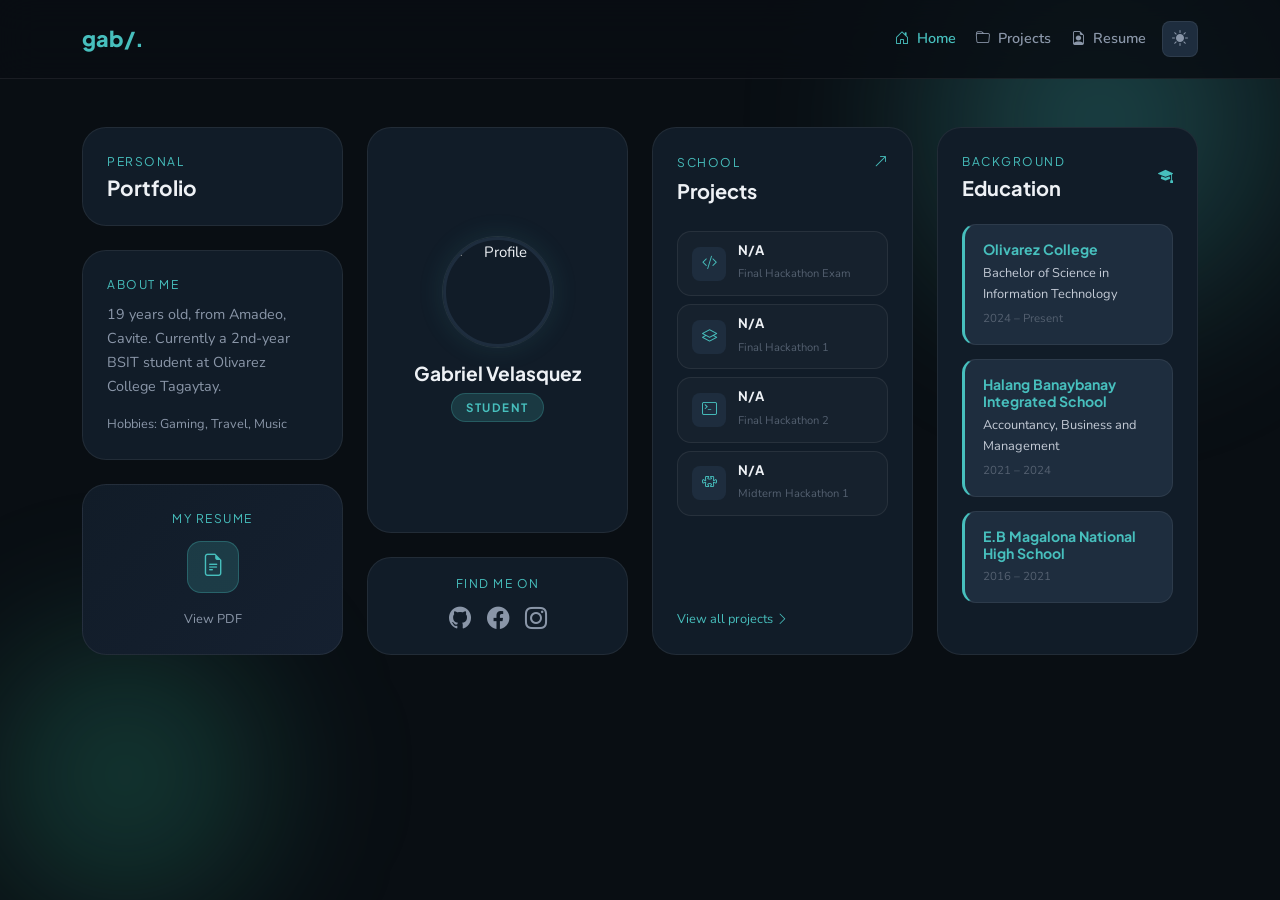
==== commit e7bb4198: "Need to add contents" ====
--- a/index.html
+++ b/index.html
@@ -21,12 +21,15 @@
             <button class="navbar-toggler" type="button" data-bs-toggle="collapse" data-bs-target="#navbarNav">
                 <span class="navbar-toggler-icon"></span>
             </button>
-            <div class="collapse navbar-collapse justify-content-end" id="navbarNav">
+            <div class="collapse navbar-collapse justify-content-end align-items-center" id="navbarNav">
                 <ul class="navbar-nav">
                     <li class="nav-item"><a class="nav-link active" href="index.html"><i class="bi bi-house-door me-1"></i> Home</a></li>
                     <li class="nav-item"><a class="nav-link" href="project.html"><i class="bi bi-folder me-1"></i> Projects</a></li>
                     <li class="nav-item"><a class="nav-link" href="Resume.pdf" target="_blank" rel="noopener"><i class="bi bi-file-earmark-person me-1"></i> Resume</a></li>
                 </ul>
+                <button class="theme-toggle" id="themeToggle" title="Toggle light/dark mode">
+                    <i class="bi bi-sun-fill" id="themeIcon"></i>
+                </button>
             </div>
         </div>
     </nav>
@@ -37,19 +40,19 @@
             <!-- Left Column -->
             <div class="col-lg-3 d-flex flex-column gap-4">
                 <div class="bento-card">
-                    <p class="text-accent mb-1" style="font-size:0.75rem;font-family:'Syne',sans-serif;letter-spacing:1.5px;text-transform:uppercase;">Personal</p>
+                    <p class="text-accent mb-1" style="font-size:0.75rem;font-family:'Plus Jakarta Sans',sans-serif;letter-spacing:1.5px;text-transform:uppercase;">Personal</p>
                     <h3 class="mb-0" style="font-size:1.3rem;">Portfolio</h3>
                 </div>
 
                 <div class="bento-card flex-grow-1">
-                    <p class="text-accent mb-2" style="font-size:0.75rem;font-family:'Syne',sans-serif;letter-spacing:1.5px;text-transform:uppercase;">About Me</p>
-                    <h5 class="mb-3" style="font-size:1rem;">Hi, I'm Gabriel.</h5>
-                    <p>19 years old, from Amadeo, Cavite. Currently a 2nd-year BSIT student at Olivarez College Tagaytay — building things one project at a time.</p>
+                    <p class="text-accent mb-2" style="font-size:0.75rem;font-family:'Plus Jakarta Sans',sans-serif;letter-spacing:1.5px;text-transform:uppercase;">About Me</p>
+                    <p>19 years old, from Amadeo, Cavite. Currently a 2nd-year BSIT student at Olivarez College Tagaytay.</p>
+                    <p class="mb-0" style="font-size:0.8rem;color:var(--text-muted);">Hobbies: Gaming, Travel, Music</p>
                 </div>
 
-                <!-- Resume card — opens in new tab -->
+                <!-- Resume card -->
                 <a href="Resume.pdf" target="_blank" rel="noopener" class="bento-card resume-link-card py-4">
-                    <p class="text-accent mb-0" style="font-size:0.75rem;font-family:'Syne',sans-serif;letter-spacing:1.5px;text-transform:uppercase;">My Resume</p>
+                    <p class="text-accent mb-0" style="font-size:0.75rem;font-family:'Plus Jakarta Sans',sans-serif;letter-spacing:1.5px;text-transform:uppercase;">My Resume</p>
                     <div class="resume-dl-icon">
                         <i class="bi bi-file-earmark-text"></i>
                     </div>
@@ -65,8 +68,9 @@
                     <div class="student-tag">Student</div>
                 </div>
 
-                <div class="bento-card">
-                    <p class="text-accent mb-3 text-center" style="font-size:0.75rem;font-family:'Syne',sans-serif;letter-spacing:1.5px;text-transform:uppercase;">Find Me On</p>
+                <!-- Compact social card -->
+                <div class="bento-card social-card">
+                    <p class="text-accent mb-2 text-center" style="font-size:0.75rem;font-family:'Plus Jakarta Sans',sans-serif;letter-spacing:1.5px;text-transform:uppercase;">Find Me On</p>
                     <div class="d-flex justify-content-center">
                         <a href="#" class="social-icon"><i class="bi bi-github"></i></a>
                         <a href="#" class="social-icon"><i class="bi bi-facebook"></i></a>
@@ -79,7 +83,7 @@
             <div class="col-lg-3">
                 <a href="project.html" class="bento-card h-100">
                     <div class="d-flex justify-content-between align-items-center mb-1">
-                        <p class="text-accent mb-0" style="font-size:0.75rem;font-family:'Syne',sans-serif;letter-spacing:1.5px;text-transform:uppercase;">Work</p>
+                        <p class="text-accent mb-0" style="font-size:0.75rem;font-family:'Plus Jakarta Sans',sans-serif;letter-spacing:1.5px;text-transform:uppercase;">School</p>
                         <i class="bi bi-arrow-up-right text-accent" style="font-size:0.85rem;"></i>
                     </div>
                     <h5 class="mb-3">Projects</h5>
@@ -126,7 +130,7 @@
                 <div class="bento-card h-100">
                     <div class="d-flex justify-content-between align-items-center mb-4">
                         <div>
-                            <p class="text-accent mb-0" style="font-size:0.75rem;font-family:'Syne',sans-serif;letter-spacing:1.5px;text-transform:uppercase;">Background</p>
+                            <p class="text-accent mb-0" style="font-size:0.75rem;font-family:'Plus Jakarta Sans',sans-serif;letter-spacing:1.5px;text-transform:uppercase;">Background</p>
                             <h5 class="mb-0 mt-1">Education</h5>
                         </div>
                         <i class="bi bi-mortarboard-fill text-accent"></i>
@@ -142,7 +146,7 @@
                         <p>Accountancy, Business and Management</p>
                         <div class="edu-date">2021 – 2024</div>
                     </div>
-                    <div class="edu-item" style="margin-bottom:0;">
+                    <div class="edu-item">
                         <h6>E.B Magalona National High School</h6>
                         <div class="edu-date">2016 – 2021</div>
                     </div>
@@ -154,13 +158,17 @@
 
     <script src="https://cdn.jsdelivr.net/npm/bootstrap@5.3.0/dist/js/bootstrap.bundle.min.js"></script>
     <script>
-        // Subtle cursor accent dot
-        const dot = document.createElement('div');
-        dot.className = 'cursor-dot';
-        document.body.appendChild(dot);
-        document.addEventListener('mousemove', e => {
-            dot.style.left = e.clientX - 4 + 'px';
-            dot.style.top  = e.clientY - 4 + 'px';
+        // Light/dark toggle
+        const toggle = document.getElementById('themeToggle');
+        const icon = document.getElementById('themeIcon');
+        const saved = localStorage.getItem('theme');
+        if (saved === 'light') { document.body.classList.add('light'); icon.className = 'bi bi-moon-fill'; }
+
+        toggle.addEventListener('click', () => {
+            document.body.classList.toggle('light');
+            const isLight = document.body.classList.contains('light');
+            icon.className = isLight ? 'bi bi-moon-fill' : 'bi bi-sun-fill';
+            localStorage.setItem('theme', isLight ? 'light' : 'dark');
         });
     </script>
 </body>
--- a/style.css
+++ b/style.css
@@ -1,18 +1,17 @@
 /* ============================================================
-   Gabriel Portfolio — Unified Stylesheet
-   Accent palette: Teal (#47BFBD) + Green (#3ACCA4) only
+   Gabriel Portfolio — Stylesheet
    ============================================================ */
 
-@import url('https://fonts.googleapis.com/css2?family=Syne:wght@400;600;700;800&family=DM+Sans:wght@300;400;500&display=swap');
-
-/* ── CSS Variables ────────────────────────────────────────── */
+@import url('https://fonts.googleapis.com/css2?family=Plus+Jakarta+Sans:wght@400;500;600;700;800&family=Nunito:wght@400;500;600;700&display=swap');
+
+/* ── Variables ─────────────────────────────────────────────── */
 :root {
   --bg:           #090E13;
   --bg-alt:       #0D1520;
   --card:         #111C28;
   --card-hover:   #172133;
   --card-item:    #1E2D3E;
-  --border:       rgba(255,255,255,0.06);
+  --border:       rgba(255,255,255,0.07);
 
   --text:         #EEF1F5;
   --text-sub:     #C4CBD6;
@@ -21,103 +20,150 @@
 
   --accent:       #47BFBD;
   --accent-green: #3ACCA4;
-  --accent-glow:  rgba(71,191,189,0.15);
+  --accent-glow:  rgba(71,191,189,0.18);
 
   --radius-lg: 24px;
   --radius-md: 14px;
   --radius-sm: 8px;
-
   --ease: cubic-bezier(0.22, 1, 0.36, 1);
+}
+
+/* Light mode */
+body.light {
+  --bg:         #F0F4F8;
+  --bg-alt:     #E4ECF4;
+  --card:       #FFFFFF;
+  --card-hover: #F5F9FF;
+  --card-item:  #E8F0F9;
+  --border:     rgba(0,0,0,0.08);
+  --text:       #1A2535;
+  --text-sub:   #3A4D63;
+  --text-muted: #607080;
+  --text-dim:   #9AAABB;
 }
 
 /* ── Reset & Base ─────────────────────────────────────────── */
 *, *::before, *::after { box-sizing: border-box; margin: 0; padding: 0; }
-
 html { scroll-behavior: smooth; }
 
 body {
   background-color: var(--bg);
   color: var(--text);
-  font-family: 'DM Sans', sans-serif;
+  font-family: 'Nunito', sans-serif;
   font-size: 15px;
   line-height: 1.65;
   min-height: 100vh;
-  /* subtle grain texture */
-  background-image: url("data:image/svg+xml,%3Csvg xmlns='http://www.w3.org/2000/svg' width='300' height='300'%3E%3Cfilter id='n'%3E%3CfeTurbulence type='fractalNoise' baseFrequency='0.75' numOctaves='4' stitchTiles='stitch'/%3E%3C/filter%3E%3Crect width='300' height='300' filter='url(%23n)' opacity='0.04'/%3E%3C/svg%3E");
+  transition: background-color 0.3s, color 0.3s;
 }
 
 h1, h2, h3, h4, h5, h6 {
-  font-family: 'Syne', sans-serif;
+  font-family: 'Plus Jakarta Sans', sans-serif;
   font-weight: 700;
   color: var(--text);
-  line-height: 1.2;
+  line-height: 1.25;
 }
 
 p { color: var(--text-muted); font-size: 0.9rem; }
-
 a { text-decoration: none; }
 
-/* ── Scrollbar ────────────────────────────────────────────── */
+/* ── Scrollbar ─────────────────────────────────────────────── */
 ::-webkit-scrollbar { width: 6px; }
 ::-webkit-scrollbar-track { background: var(--bg); }
 ::-webkit-scrollbar-thumb { background: var(--card-item); border-radius: 99px; }
 ::-webkit-scrollbar-thumb:hover { background: var(--accent); }
 
-/* ── Navbar ───────────────────────────────────────────────── */
+/* ── Background Orbs ───────────────────────────────────────── */
+.bg-orb {
+  position: fixed;
+  border-radius: 50%;
+  pointer-events: none;
+  z-index: 0;
+}
+
+.bg-orb-1 {
+  width: 600px;
+  height: 600px;
+  top: -180px;
+  right: -120px;
+  background: radial-gradient(circle, rgba(71,191,189,0.35) 0%, transparent 65%);
+  filter: blur(60px);
+  animation: orbFloat 12s ease-in-out infinite alternate;
+}
+
+.bg-orb-2 {
+  width: 450px;
+  height: 450px;
+  bottom: -100px;
+  left: -100px;
+  background: radial-gradient(circle, rgba(58,204,164,0.28) 0%, transparent 65%);
+  filter: blur(60px);
+  animation: orbFloat 16s ease-in-out infinite alternate-reverse;
+}
+
+@keyframes orbFloat {
+  from { transform: translate(0, 0) scale(1); }
+  to   { transform: translate(35px, 25px) scale(1.08); }
+}
+
+.navbar, .container { position: relative; z-index: 1; }
+
+/* ── Navbar ─────────────────────────────────────────────────── */
 .navbar {
-  background: rgba(9, 14, 19, 0.88) !important;
-  backdrop-filter: blur(16px);
-  -webkit-backdrop-filter: blur(16px);
+  background: rgba(9,14,19,0.85) !important;
+  backdrop-filter: blur(18px);
   border-bottom: 1px solid var(--border);
-  padding-top: 0.85rem;
-  padding-bottom: 0.85rem;
   position: sticky;
   top: 0;
   z-index: 100;
 }
 
+body.light .navbar {
+  background: rgba(240,244,248,0.88) !important;
+}
+
 .navbar-brand {
-  font-family: 'Syne', sans-serif;
+  font-family: 'Plus Jakarta Sans', sans-serif;
   font-weight: 800;
   font-size: 1.35rem;
   color: var(--accent) !important;
-  letter-spacing: -0.5px;
 }
 
 .nav-link {
-  font-family: 'DM Sans', sans-serif;
-  font-weight: 500;
-  font-size: 0.88rem;
+  font-family: 'Nunito', sans-serif;
+  font-weight: 600;
+  font-size: 0.9rem;
   color: var(--text-muted) !important;
-  margin-left: 24px;
+  margin-left: 20px;
   padding: 0.3rem 0 !important;
-  position: relative;
-  transition: color 0.25s var(--ease);
-}
-
-.nav-link::after {
-  content: '';
-  position: absolute;
-  bottom: -2px;
-  left: 0;
-  width: 0;
-  height: 2px;
-  background: var(--accent);
-  border-radius: 99px;
-  transition: width 0.3s var(--ease);
-}
-
-.nav-link:hover,
-.nav-link.active {
-  color: var(--accent) !important;
-}
-
-.nav-link:hover::after,
-.nav-link.active::after {
-  width: 100%;
-}
-
-/* ── Bento Card (index.html) ──────────────────────────────── */
+  transition: color 0.2s;
+}
+
+.nav-link:hover, .nav-link.active { color: var(--accent) !important; }
+
+/* Theme toggle button */
+.theme-toggle {
+  background: var(--card-item);
+  border: 1px solid var(--border);
+  color: var(--text-muted);
+  border-radius: var(--radius-sm);
+  width: 36px;
+  height: 36px;
+  display: flex;
+  align-items: center;
+  justify-content: center;
+  font-size: 1rem;
+  cursor: pointer;
+  margin-left: 16px;
+  transition: color 0.2s, background 0.2s, border-color 0.2s;
+  flex-shrink: 0;
+}
+
+.theme-toggle:hover {
+  color: var(--accent);
+  border-color: rgba(71,191,189,0.3);
+}
+
+/* ── Bento Card ─────────────────────────────────────────────── */
 .bento-card {
   background: var(--card);
   border-radius: var(--radius-lg);
@@ -128,7 +174,6 @@
   border: 1px solid var(--border);
   transition: transform 0.35s var(--ease), background 0.3s, box-shadow 0.3s;
   color: inherit;
-  /* fade-in on load */
   opacity: 0;
   animation: fadeUp 0.55s var(--ease) forwards;
 }
@@ -136,16 +181,15 @@
 .bento-card:hover {
   background: var(--card-hover);
   transform: translateY(-6px);
-  box-shadow: 0 20px 50px rgba(0,0,0,0.35), 0 0 0 1px rgba(71,191,189,0.12);
-}
-
-/* stagger each column */
+  box-shadow: 0 20px 50px rgba(0,0,0,0.3), 0 0 0 1px rgba(71,191,189,0.12);
+}
+
 .col-lg-3:nth-child(1) .bento-card { animation-delay: 0.05s; }
 .col-lg-3:nth-child(2) .bento-card { animation-delay: 0.12s; }
 .col-lg-3:nth-child(3) .bento-card { animation-delay: 0.19s; }
 .col-lg-3:nth-child(4) .bento-card { animation-delay: 0.26s; }
 
-/* Resume card special styles */
+/* Resume card */
 .resume-link-card {
   align-items: center;
   justify-content: center;
@@ -154,9 +198,7 @@
   background: linear-gradient(135deg, var(--card) 0%, #152030 100%);
 }
 
-.resume-link-card:hover {
-  background: linear-gradient(135deg, #172133 0%, #1a2b40 100%);
-}
+body.light .resume-link-card { background: linear-gradient(135deg, #fff 0%, #e8f4f4 100%); }
 
 .resume-dl-icon {
   width: 52px;
@@ -175,24 +217,24 @@
 
 .resume-link-card:hover .resume-dl-icon {
   transform: scale(1.1);
-  background: rgba(71,191,189,0.22);
-}
-
-/* ── Profile ──────────────────────────────────────────────── */
+  background: rgba(71,191,189,0.25);
+}
+
+/* ── Profile ─────────────────────────────────────────────────── */
 .profile-img {
   width: 110px;
   height: 110px;
   border-radius: 50%;
   object-fit: cover;
   border: 3px solid var(--card-item);
-  box-shadow: 0 0 0 1px var(--border), 0 0 24px rgba(71,191,189,0.1);
+  box-shadow: 0 0 0 1px var(--border), 0 0 28px rgba(71,191,189,0.12);
   margin-bottom: 0.85rem;
 }
 
 .student-tag {
   display: inline-block;
-  font-family: 'Syne', sans-serif;
-  font-size: 0.75rem;
+  font-family: 'Plus Jakarta Sans', sans-serif;
+  font-size: 0.72rem;
   font-weight: 700;
   letter-spacing: 1.5px;
   text-transform: uppercase;
@@ -203,13 +245,30 @@
   padding: 4px 14px;
 }
 
-/* ── Mini Project List ────────────────────────────────────── */
-.mini-project-list {
-  display: flex;
-  flex-direction: column;
-  gap: 8px;
-  margin-top: 12px;
-}
+/* ── Social Icons (inline, compact) ─────────────────────────── */
+.social-icon {
+  font-size: 1.4rem;
+  color: var(--text-muted);
+  margin: 0 8px;
+  transition: color 0.2s, transform 0.2s var(--ease);
+  display: inline-flex;
+  align-items: center;
+}
+
+.social-icon:hover {
+  color: var(--accent);
+  transform: translateY(-2px);
+}
+
+/* Compact social card — auto-height, no grow */
+.social-card {
+  flex-grow: 0 !important;
+  height: auto !important;
+  padding: 1rem 1.5rem !important;
+}
+
+/* ── Mini Project List ───────────────────────────────────────── */
+.mini-project-list { display: flex; flex-direction: column; gap: 8px; margin-top: 12px; }
 
 .mini-project-item {
   background: rgba(255,255,255,0.025);
@@ -228,31 +287,24 @@
 }
 
 .mini-project-icon {
-  width: 34px;
-  height: 34px;
-  min-width: 34px;
+  width: 34px; height: 34px; min-width: 34px;
   background: var(--card-item);
   border-radius: var(--radius-sm);
-  display: flex;
-  align-items: center;
-  justify-content: center;
+  display: flex; align-items: center; justify-content: center;
   color: var(--accent);
   font-size: 0.95rem;
 }
 
 .mini-project-info h6 {
   margin: 0 0 2px;
-  font-family: 'Syne', sans-serif;
+  font-family: 'Plus Jakarta Sans', sans-serif;
   font-size: 0.82rem;
   color: var(--text);
 }
 
-.mini-project-info span {
-  font-size: 0.7rem;
-  color: var(--text-dim);
-}
-
-/* ── Education Items ──────────────────────────────────────── */
+.mini-project-info span { font-size: 0.7rem; color: var(--text-dim); }
+
+/* ── Education ───────────────────────────────────────────────── */
 .edu-item {
   background: var(--card-item);
   border-radius: var(--radius-md);
@@ -263,57 +315,25 @@
   transition: border-color 0.25s;
 }
 
+.edu-item:last-child { margin-bottom: 0; }
 .edu-item:hover { border-left-color: var(--accent-green); }
 
 .edu-item h6 {
-  font-family: 'Syne', sans-serif;
+  font-family: 'Plus Jakarta Sans', sans-serif;
   font-size: 0.88rem;
   color: var(--accent);
   margin-bottom: 4px;
 }
 
-.edu-item p {
-  font-size: 0.8rem;
-  margin-bottom: 4px;
-  color: var(--text-sub);
-}
-
-.edu-date {
-  font-size: 0.72rem;
-  color: var(--text-dim);
-  font-family: 'DM Sans', sans-serif;
-}
-
-/* ── Social Icons ─────────────────────────────────────────── */
-.social-icon {
-  width: 44px;
-  height: 44px;
-  background: var(--card-item);
-  border: 1px solid var(--border);
-  border-radius: var(--radius-sm);
-  display: inline-flex;
-  align-items: center;
-  justify-content: center;
-  font-size: 1.2rem;
-  color: var(--text-muted);
-  margin: 0 5px;
-  transition: color 0.25s, background 0.25s, transform 0.25s var(--ease), border-color 0.25s;
-}
-
-.social-icon:hover {
-  color: var(--accent);
-  background: var(--accent-glow);
-  border-color: rgba(71,191,189,0.3);
-  transform: translateY(-3px);
-}
-
-/* ── Accent text helpers ──────────────────────────────────── */
+.edu-item p { font-size: 0.8rem; margin-bottom: 4px; color: var(--text-sub); }
+.edu-date { font-size: 0.72rem; color: var(--text-dim); }
+
+/* ── Accent helpers ──────────────────────────────────────────── */
 .text-accent { color: var(--accent) !important; }
-.text-green  { color: var(--accent-green) !important; }
-
-/* ── Projects Page ────────────────────────────────────────── */
+
+/* ── Projects Page ───────────────────────────────────────────── */
 .page-title {
-  font-family: 'Syne', sans-serif;
+  font-family: 'Plus Jakarta Sans', sans-serif;
   font-size: 2rem;
   font-weight: 800;
   margin-bottom: 2.5rem;
@@ -326,11 +346,10 @@
   border-radius: var(--radius-lg);
   overflow: hidden;
   border: 1px solid var(--border);
-  transition: transform 0.35s var(--ease), box-shadow 0.35s, border-color 0.3s;
   height: 100%;
-  /* staggered fade */
   opacity: 0;
   animation: fadeUp 0.55s var(--ease) forwards;
+  transition: transform 0.35s var(--ease), box-shadow 0.35s, border-color 0.3s;
 }
 
 .col-md-4:nth-child(1) .project-card { animation-delay: 0.08s; }
@@ -342,30 +361,25 @@
 
 .project-card:hover {
   transform: translateY(-8px);
-  box-shadow: 0 24px 60px rgba(0,0,0,0.4), 0 0 0 1px rgba(71,191,189,0.12);
+  box-shadow: 0 24px 60px rgba(0,0,0,0.35), 0 0 0 1px rgba(71,191,189,0.12);
   border-color: rgba(71,191,189,0.15);
 }
 
 .project-img-container {
-  width: 100%;
-  height: 190px;
-  overflow: hidden;
-  position: relative;
+  width: 100%; height: 190px; overflow: hidden; position: relative;
 }
 
 .project-img-container::after {
   content: '';
-  position: absolute;
-  inset: 0;
-  background: linear-gradient(to bottom, transparent 50%, rgba(9,14,19,0.7) 100%);
+  position: absolute; inset: 0;
+  background: linear-gradient(to bottom, transparent 50%, rgba(9,14,19,0.65) 100%);
 }
 
 .project-img-container img {
-  width: 100%;
-  height: 100%;
+  width: 100%; height: 100%;
   object-fit: cover;
-  transition: transform 0.6s var(--ease);
   filter: brightness(0.82) saturate(0.85);
+  transition: transform 0.6s var(--ease), filter 0.4s;
 }
 
 .project-card:hover .project-img-container img {
@@ -373,28 +387,22 @@
   filter: brightness(0.92) saturate(1);
 }
 
-.project-body {
-  padding: 1.3rem;
-}
+.project-body { padding: 1.3rem; }
 
 .project-body h5 {
-  font-family: 'Syne', sans-serif;
+  font-family: 'Plus Jakarta Sans', sans-serif;
   font-size: 1rem;
   margin-bottom: 6px;
 }
 
-.project-body p {
-  font-size: 0.82rem;
-  margin-bottom: 1rem;
-}
+.project-body p { font-size: 0.82rem; margin-bottom: 1rem; }
 
 .btn-view {
   background: var(--accent);
   color: #090E13;
-  font-family: 'Syne', sans-serif;
+  font-family: 'Plus Jakarta Sans', sans-serif;
   font-weight: 700;
-  font-size: 0.8rem;
-  letter-spacing: 0.4px;
+  font-size: 0.82rem;
   border-radius: var(--radius-sm);
   border: none;
   padding: 8px 0;
@@ -408,7 +416,7 @@
   box-shadow: 0 6px 20px rgba(71,191,189,0.3);
 }
 
-/* ── Certification Carousel ───────────────────────────────── */
+/* ── Certifications ──────────────────────────────────────────── */
 .cert-carousel {
   background: var(--card);
   border-radius: var(--radius-lg);
@@ -418,7 +426,7 @@
 }
 
 .cert-carousel h4 {
-  font-family: 'Syne', sans-serif;
+  font-family: 'Plus Jakarta Sans', sans-serif;
   font-size: 0.85rem;
   letter-spacing: 3px;
   text-transform: uppercase;
@@ -433,78 +441,17 @@
   border: 1px solid var(--border);
 }
 
-.carousel-item p {
-  color: var(--text-sub);
-  font-size: 0.85rem;
-  margin-top: 1rem;
-}
-
-.carousel-control-prev-icon,
-.carousel-control-next-icon {
-  filter: none;
-  background-image: none;
-  width: 36px;
-  height: 36px;
-  background: var(--card-item);
-  border-radius: 50%;
-  border: 1px solid var(--border);
-  display: flex;
-  align-items: center;
-  justify-content: center;
-}
-
-/* ── Keyframes ────────────────────────────────────────────── */
+.carousel-item p { color: var(--text-sub); font-size: 0.85rem; margin-top: 1rem; }
+
+/* ── Keyframes ───────────────────────────────────────────────── */
 @keyframes fadeUp {
-  from {
-    opacity: 0;
-    transform: translateY(18px);
-  }
-  to {
-    opacity: 1;
-    transform: translateY(0);
-  }
-}
-
-
-
-/* ── Floating teal orb (background atmosphere) ────────────── */
-.bg-orb {
-  position: fixed;
-  border-radius: 50%;
-  filter: blur(90px);
-  pointer-events: none;
-  z-index: 0;
-  opacity: 0.12;
-}
-
-.bg-orb-1 {
-  width: 500px;
-  height: 500px;
-  background: radial-gradient(circle, var(--accent) 0%, transparent 70%);
-  top: -150px;
-  right: -100px;
-  animation: orbFloat 12s ease-in-out infinite alternate;
-}
-
-.bg-orb-2 {
-  width: 380px;
-  height: 380px;
-  background: radial-gradient(circle, var(--accent-green) 0%, transparent 70%);
-  bottom: -80px;
-  left: -80px;
-  animation: orbFloat 16s ease-in-out infinite alternate-reverse;
-}
-
-@keyframes orbFloat {
-  from { transform: translate(0, 0) scale(1); }
-  to   { transform: translate(30px, 20px) scale(1.06); }
-}
-
-/* keep content above orbs */
-.navbar, .container { position: relative; z-index: 1; }
-
-/* ── Responsive tweaks ────────────────────────────────────── */
+  from { opacity: 0; transform: translateY(18px); }
+  to   { opacity: 1; transform: translateY(0); }
+}
+
+/* ── Responsive ──────────────────────────────────────────────── */
 @media (max-width: 991px) {
   .nav-link { margin-left: 0; padding: 0.5rem 0 !important; }
   .bento-card { min-height: unset; }
+  .theme-toggle { margin-left: 0; margin-top: 8px; }
 }
